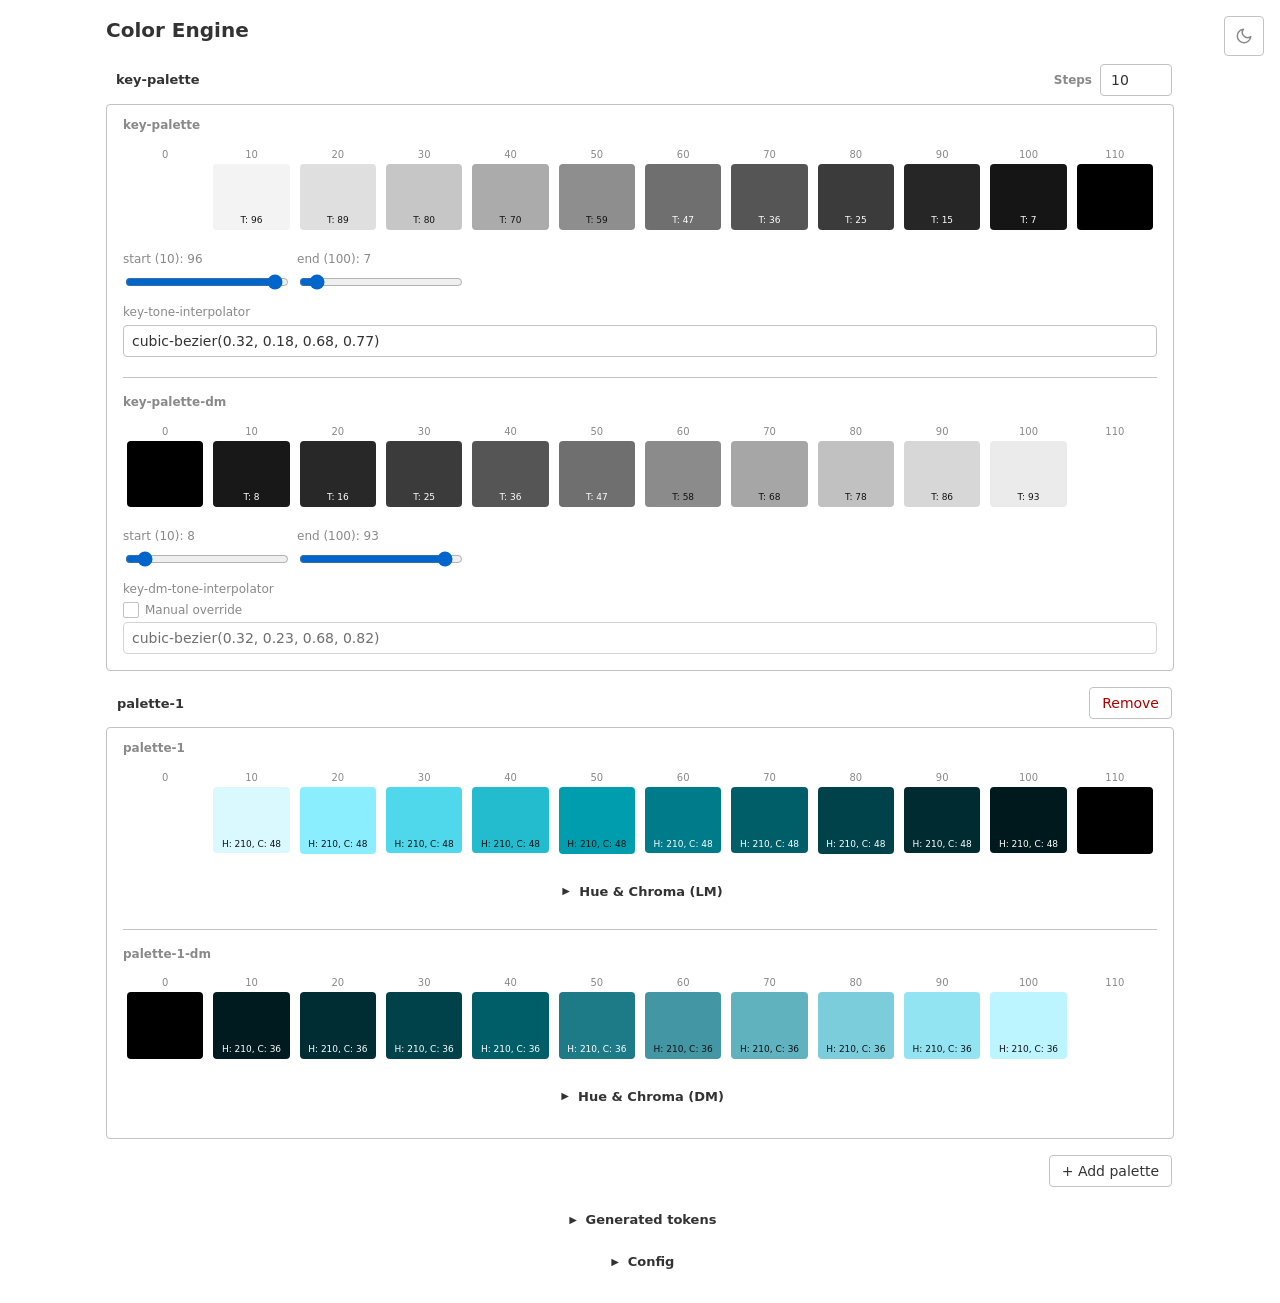
==== color-engine/app/index.html @ 4df03dbe "Add files via upload" ====
<!DOCTYPE html>
<html lang="cs">
  <head>
    <meta charset="UTF-8" />
    <meta name="viewport" content="width=device-width, initial-scale=1.0" />
    <title>Color Engine</title>
    <link rel="stylesheet" href="engine-ui.css" />
  </head>
  <body>
    <div class="app" id="app"></div>
    <script type="module" src="app.js"></script>
  </body>
</html>
---- color-engine/app/engine-ui.css ----
*,
*::before,
*::after {
  box-sizing: border-box;
}

:root {
  --ui-fg: #333333;
  --ui-fg-muted: #555555;
  --ui-border: #cccccc;
  --ui-disabled-fg: #666666;
  --ui-hover-bg: #f5f5f5;
  --ui-raised-bg: #f8f8f8;
  --ui-input-bg-invalid: #fff5f5;
  --ui-accent: #0066cc;
  --ui-danger: #aa0000;
  --ui-surface-bg: #ffffff;
  --ui-select-arrow: url("data:image/svg+xml,%3Csvg xmlns='http://www.w3.org/2000/svg' width='10' height='6' viewBox='0 0 10 6'%3E%3Cpath fill='%23555' stroke='none' d='M1 1l4 4 4-4'/%3E%3C/svg%3E");
  --ui-select-arrow-disabled: url("data:image/svg+xml,%3Csvg xmlns='http://www.w3.org/2000/svg' width='10' height='6' viewBox='0 0 10 6'%3E%3Cpath fill='%23666' stroke='none' d='M1 1l4 4 4-4'/%3E%3C/svg%3E");
}

body {
  margin: 0;
  font-family: system-ui, -apple-system, sans-serif;
  font-size: 14px;
  line-height: 1.4;
  color: var(--ui-fg);
  background: var(--ui-surface-bg);
}

.dark-mode-toggle {
  position: fixed;
  top: 16px;
  right: 16px;
  z-index: 100;
  display: inline-flex;
  align-items: center;
  justify-content: center;
  width: 40px;
  height: 40px;
  padding: 0;
  border: 1px solid var(--ui-border);
  border-radius: 4px;
  background: var(--ui-surface-bg);
  color: var(--ui-fg-muted);
  cursor: pointer;
}

.dark-mode-toggle:hover {
  background: var(--ui-surface-bg);
  color: var(--ui-fg);
}

.dark-mode-toggle.is-active {
  color: var(--ui-fg);
  background: var(--ui-surface-bg);
  border-color: var(--ui-border);
}

.dark-mode-toggle:focus-visible {
  outline: none;
  box-shadow: 0 0 0 2px var(--ui-accent);
}

.dark-mode-toggle-icon {
  display: block;
}

.app {
  max-width: 1100px;
  margin: 0 auto;
  padding: 16px;
}

header {
  margin-bottom: 20px;
}

.toolbar-control {
  display: flex;
  align-items: center;
  gap: 8px;
}

.toolbar-control-label {
  font-size: 12px;
  font-weight: 600;
  color: var(--ui-fg-muted);
  white-space: nowrap;
}

.toolbar-control-input {
  height: 32px;
  padding: 0 10px;
  border: 1px solid var(--ui-border);
  border-radius: 4px;
  font: inherit;
  font-size: 14px;
  color: var(--ui-fg);
  background: transparent;
  box-sizing: border-box;
}

.toolbar-control-input:hover {
  border-color: var(--ui-fg-muted);
}

.toolbar-control-input:focus {
  outline: none;
  border-color: var(--ui-accent);
}

.toolbar-control-button {
  display: inline-flex;
  align-items: center;
  justify-content: center;
  height: 32px;
  padding: 0 12px;
  white-space: nowrap;
}

.steps-control .toolbar-control-input {
  width: 72px;
}

header h1 {
  margin: 0;
  font-size: 1.25rem;
  font-weight: 600;
  color: var(--ui-fg);
}

fieldset {
  border: 1px solid var(--ui-border);
  border-radius: 4px;
  margin: 0 0 16px;
  padding: 12px 16px 16px;
  background: var(--ui-surface-bg);
  color: var(--ui-fg);
}

legend {
  font-weight: 600;
  padding: 0 4px;
}

.swatch-row {
  display: grid;
  grid-template-columns: repeat(auto-fit, minmax(72px, 1fr));
  gap: 6px;
  width: 100%;
  overflow: visible;
  padding: 6px 2px 10px;
}

.swatch-wrap {
  display: flex;
  flex-direction: column;
  align-items: stretch;
  gap: 3px;
  min-width: 0;
  width: 100%;
  padding: 3px 2px;
}

.swatch-name {
  font-size: 10px;
  color: var(--ui-fg-muted);
  text-align: center;
  line-height: 1.2;
  width: 100%;
}

.swatch {
  position: relative;
  width: 100%;
  aspect-ratio: 1.15;
  min-height: 36px;
  border-radius: 4px;
  display: flex;
  flex-direction: column;
  align-items: center;
  justify-content: flex-end;
  font-size: clamp(7px, 1.6vw, 9px);
  cursor: default;
  overflow: visible;
}

.swatch-editable {
  cursor: pointer;
}

.swatch-editable:hover,
.swatch-editable:focus-visible {
  box-shadow: 0 0 0 2px var(--ui-accent);
  outline: none;
}

.swatch-color-input {
  position: absolute;
  width: 0;
  height: 0;
  opacity: 0;
  pointer-events: none;
  border: none;
  padding: 0;
}

.swatch-value {
  padding: 4px 1px;
  width: 100%;
  text-align: center;
  line-height: 1.2;
  word-break: break-word;
  text-shadow: none;
}

.controls {
  display: grid;
  gap: 12px;
}

.control-row {
  display: grid;
  grid-template-columns: repeat(auto-fill, minmax(140px, 1fr));
  gap: 10px;
  align-items: end;
}

.control-group {
  display: flex;
  flex-direction: column;
  gap: 4px;
}

.control-group label {
  font-size: 12px;
  color: var(--ui-fg-muted);
}

.control-group input[type='number'],
.control-group input[type='text'],
.control-group select {
  width: 100%;
  height: 32px;
  padding: 6px 8px;
  border: 1px solid var(--ui-border);
  border-radius: 4px;
  font: inherit;
  color: var(--ui-fg);
  background: transparent;
  box-sizing: border-box;
}

.control-group input[type='range'] {
  width: 100%;
  touch-action: none;
  accent-color: var(--ui-accent);
}

.control-group input[type='color'] {
  width: 100%;
  height: 36px;
  padding: 2px;
  border: 1px solid var(--ui-border);
  border-radius: 4px;
  cursor: pointer;
  background: transparent;
}

.bezier-input input {
  width: 100%;
  padding: 6px 8px;
  border: 1px solid var(--ui-border);
  border-radius: 4px;
  font: inherit;
  font-size: 13px;
  font-family: ui-monospace, monospace;
  color: var(--ui-fg);
  background: transparent;
}

.bezier-input input.invalid {
  border-color: var(--ui-danger);
  background: var(--ui-input-bg-invalid);
}

.bezier-input input:disabled {
  opacity: 0.7;
  cursor: not-allowed;
}

.checkbox-row {
  display: flex;
  align-items: center;
  gap: 6px;
  font-size: 13px;
  color: var(--ui-fg);
}

.checkbox-row input[type='checkbox'] {
  appearance: none;
  -webkit-appearance: none;
  width: 16px;
  height: 16px;
  margin: 0;
  border: 1px solid var(--ui-border);
  border-radius: 2px;
  background: transparent;
  vertical-align: middle;
  flex-shrink: 0;
  cursor: pointer;
}

.checkbox-row input[type='checkbox']:checked {
  border-color: var(--ui-accent);
  background-color: var(--ui-accent);
  background-image: url("data:image/svg+xml,%3Csvg xmlns='http://www.w3.org/2000/svg' width='12' height='12' viewBox='0 0 12 12'%3E%3Cpath fill='none' stroke='%23ffffff' stroke-width='2' d='M2 6l3 3 5-5'/%3E%3C/svg%3E");
  background-repeat: no-repeat;
  background-position: center;
  background-size: 12px 12px;
}

.checkbox-row input[type='checkbox']:focus-visible {
  outline: none;
  box-shadow: 0 0 0 2px var(--ui-accent);
}

.checkbox-row input[type='checkbox']:disabled {
  opacity: 0.7;
  cursor: not-allowed;
}

.param-settings-group {
  margin-top: 8px;
}

.param-settings-toggle {
  display: flex;
  align-items: center;
  justify-content: center;
  gap: 6px;
  width: 100%;
  margin: 0 0 8px;
  padding: 8px 16px;
  border: none;
  border-radius: 4px;
  background: none;
  font: inherit;
  font-size: 13px;
  font-weight: 600;
  color: var(--ui-fg);
  cursor: pointer;
  text-align: center;
}

.param-settings-toggle:hover {
  color: var(--ui-accent);
  background: var(--ui-hover-bg);
}

.param-settings-chevron,
.collapse-panel-chevron {
  display: inline-flex;
  align-items: center;
  justify-content: center;
  width: 16px;
  font-size: 15px;
  line-height: 1;
  transition: transform 0.15s ease;
}

.param-settings-group.is-collapsed .param-settings-chevron {
  transform: rotate(-90deg);
}

.param-settings-group.is-collapsed .param-settings-body {
  display: none;
}

.param-settings-body {
  display: flex;
  flex-direction: column;
  gap: 0;
}

.param-settings-body > .param-section:first-child {
  border-top: none;
  padding-top: 0;
  margin-top: 0;
}

.param-section {
  border-top: 1px solid var(--ui-border);
  padding-top: 12px;
  margin-top: 4px;
}

.param-section-title {
  margin: 0 0 8px;
  font-size: 13px;
  font-weight: 600;
  color: var(--ui-fg);
}

.interp-points {
  display: flex;
  flex-direction: column;
  gap: 8px;
  margin-bottom: 8px;
}

.interp-add-row {
  display: flex;
  justify-content: flex-start;
  margin-top: 4px;
}

.interp-segment-wrap {
  display: flex;
  align-items: center;
  padding: 4px 0;
}

.interp-segment {
  border: 1px dashed var(--ui-border);
  border-radius: 4px;
  padding: 8px;
  width: 100%;
}

.interp-point {
  display: grid;
  grid-template-columns: calc(50% - 4px) calc(50% - 4px);
  gap: 8px;
  align-items: end;
}

.interp-point-fields {
  display: contents;
}

.interp-point--with-remove {
  grid-template-columns: calc(50% - 4px) minmax(0, 1fr) 32px;
}

.interp-point--with-remove .interp-point-fields > .control-group:first-child {
  grid-column: 1;
}

.interp-point--with-remove .interp-point-fields > .control-group:last-child {
  grid-column: 2;
}

.interp-point--with-remove .interp-point-action {
  grid-column: 3;
}

.interp-point .control-group label {
  min-height: 16px;
}

.interp-point-action {
  display: flex;
  align-items: center;
  justify-content: center;
  flex-shrink: 0;
  height: 32px;
}

.interp-point-remove {
  width: 32px;
  height: 32px;
  padding: 0;
  line-height: 1;
  font-size: 18px;
  display: flex;
  align-items: center;
  justify-content: center;
}

.interp-point select {
  appearance: none;
  -webkit-appearance: none;
  -moz-appearance: none;
  padding: 6px 28px 6px 8px;
  background-color: transparent;
  background-image: var(--ui-select-arrow);
  background-repeat: no-repeat;
  background-position: right 8px center;
  background-size: 10px 6px;
}

.interp-point select:disabled {
  background-color: transparent;
  color: var(--ui-disabled-fg);
  cursor: default;
  background-image: var(--ui-select-arrow-disabled);
}

.interp-segment-title {
  font-size: 11px;
  color: var(--ui-fg-muted);
  margin-bottom: 6px;
}

button {
  font: inherit;
  font-size: 14px;
  padding: 0 12px;
  border: 1px solid var(--ui-border);
  border-radius: 4px;
  background: transparent;
  color: var(--ui-fg);
  cursor: pointer;
}

button:hover {
  background: var(--ui-hover-bg);
}

button.dark-mode-toggle:hover,
button.dark-mode-toggle.is-active {
  background: var(--ui-surface-bg);
}

button.danger {
  color: var(--ui-danger);
}

.section-header {
  display: flex;
  flex-wrap: wrap;
  align-items: center;
  justify-content: space-between;
  gap: 8px;
  margin-bottom: 8px;
}

.mode-label {
  font-size: 12px;
  font-weight: 600;
  color: var(--ui-fg-muted);
  margin: 0 0 6px;
}

.palette-mode-segment + .palette-mode-segment {
  border-top: 1px solid var(--ui-border);
  margin-top: 20px;
  padding-top: 16px;
}

.palette-fieldset-wrap {
  margin-bottom: 16px;
}

.palette-fieldset-header {
  display: flex;
  align-items: center;
  justify-content: space-between;
  gap: 12px;
  margin-bottom: 8px;
  padding: 0 2px;
}

.palette-fieldset-title {
  flex: 1;
  min-width: 0;
  margin: 0;
}

.palette-fieldset-title input[type='text'] {
  width: 100%;
  height: 32px;
  padding: 6px 8px;
  border: 1px solid transparent;
  border-radius: 4px;
  font: inherit;
  font-size: 13px;
  font-weight: 600;
  color: var(--ui-fg);
  box-sizing: border-box;
  background: transparent;
}

.palette-fieldset-title input[type='text']:hover {
  border-color: var(--ui-border);
  background: transparent;
}

.palette-fieldset-title input[type='text']:focus {
  outline: none;
  border-color: var(--ui-accent);
  background: transparent;
}

.palette-name-text {
  display: inline-flex;
  align-items: center;
  height: 32px;
  padding: 6px 8px;
  font: inherit;
  font-size: 13px;
  font-weight: 600;
  color: var(--ui-fg);
}

.palette-fieldset-wrap fieldset {
  margin-bottom: 0;
}

.custom-palette-remove {
  flex-shrink: 0;
  margin: 0;
}

.palette-header-action {
  display: inline-flex;
  align-items: center;
  justify-content: center;
  height: 32px;
  min-height: 32px;
  padding: 0 12px;
  font: inherit;
  font-size: 14px;
  line-height: 1;
  white-space: nowrap;
  box-sizing: border-box;
  flex-shrink: 0;
  margin: 0;
}

.palette-add-wrap {
  margin-bottom: 16px;
}

.palette-add-wrap .palette-fieldset-header {
  margin-bottom: 0;
}

.key-palette-controls {
  margin-top: 8px;
}

.value-display {
  font-size: 12px;
  color: var(--ui-fg-muted);
}

.collapse-panel {
  margin-top: 8px;
}

.collapse-panel-toggle {
  display: flex;
  align-items: center;
  justify-content: center;
  gap: 6px;
  width: 100%;
  margin: 0 0 8px;
  padding: 8px 16px;
  border: none;
  border-radius: 4px;
  background: none;
  font: inherit;
  font-size: 13px;
  font-weight: 600;
  color: var(--ui-fg);
  cursor: pointer;
  text-align: center;
}

.collapse-panel-toggle:hover {
  color: var(--ui-accent);
  background: var(--ui-hover-bg);
}

.collapse-panel.is-collapsed .collapse-panel-chevron {
  transform: rotate(-90deg);
}

.collapse-panel.is-collapsed .collapse-panel-body {
  display: none;
}

.code-output {
  margin: 0;
  padding: 12px;
  background: var(--ui-raised-bg);
  border: 1px solid var(--ui-border);
  border-radius: 4px;
  font-family: ui-monospace, monospace;
  font-size: 12px;
  line-height: 1.5;
  overflow-x: auto;
  white-space: pre;
  color: var(--ui-fg);
}

.config-actions {
  display: flex;
  flex-wrap: wrap;
  gap: 8px;
  margin-top: 12px;
}

.config-import-label {
  display: block;
  margin-top: 16px;
  margin-bottom: 6px;
  font-size: 12px;
  font-weight: 600;
  color: var(--ui-fg-muted);
}

.config-import-input {
  width: 100%;
  min-height: 120px;
  margin: 0;
  padding: 12px;
  border: 1px solid var(--ui-border);
  border-radius: 4px;
  background: transparent;
  color: var(--ui-fg);
  font-family: ui-monospace, monospace;
  font-size: 12px;
  line-height: 1.5;
  resize: vertical;
  box-sizing: border-box;
}

.config-import-input:focus {
  outline: none;
  border-color: var(--ui-accent);
}

.config-apply-btn {
  margin-top: 8px;
}

.config-status {
  min-height: 18px;
  margin-top: 8px;
  font-size: 12px;
  color: var(--ui-fg-muted);
}

.config-status.is-error {
  color: var(--ui-danger);
}

@media (max-width: 600px) {
  .app {
    padding: 12px;
  }

  .swatch-row {
    grid-template-columns: repeat(auto-fit, minmax(72px, 1fr));
    gap: 4px;
  }

  .swatch {
    min-height: 32px;
    font-size: 8px;
  }

  .swatch-name {
    font-size: 9px;
  }

  .control-row {
    grid-template-columns: 1fr;
  }

  .interp-point {
    grid-template-columns: 1fr;
  }

  .interp-point--with-remove {
    display: flex;
    align-items: flex-start;
    gap: 8px;
  }

  .interp-point--with-remove .interp-point-fields {
    display: flex;
    flex-direction: column;
    flex: 1;
    gap: 8px;
    min-width: 0;
  }

  .interp-point--with-remove .interp-point-fields > .control-group {
    grid-column: auto;
  }

  .interp-point--with-remove .interp-point-action {
    width: 32px;
    flex-shrink: 0;
    align-self: flex-start;
    margin-top: 20px;
    height: calc(32px + 8px + 16px + 4px + 32px);
    padding: 0;
  }

  .interp-point--with-remove .interp-point-remove {
    width: 100%;
    height: 100%;
  }
}
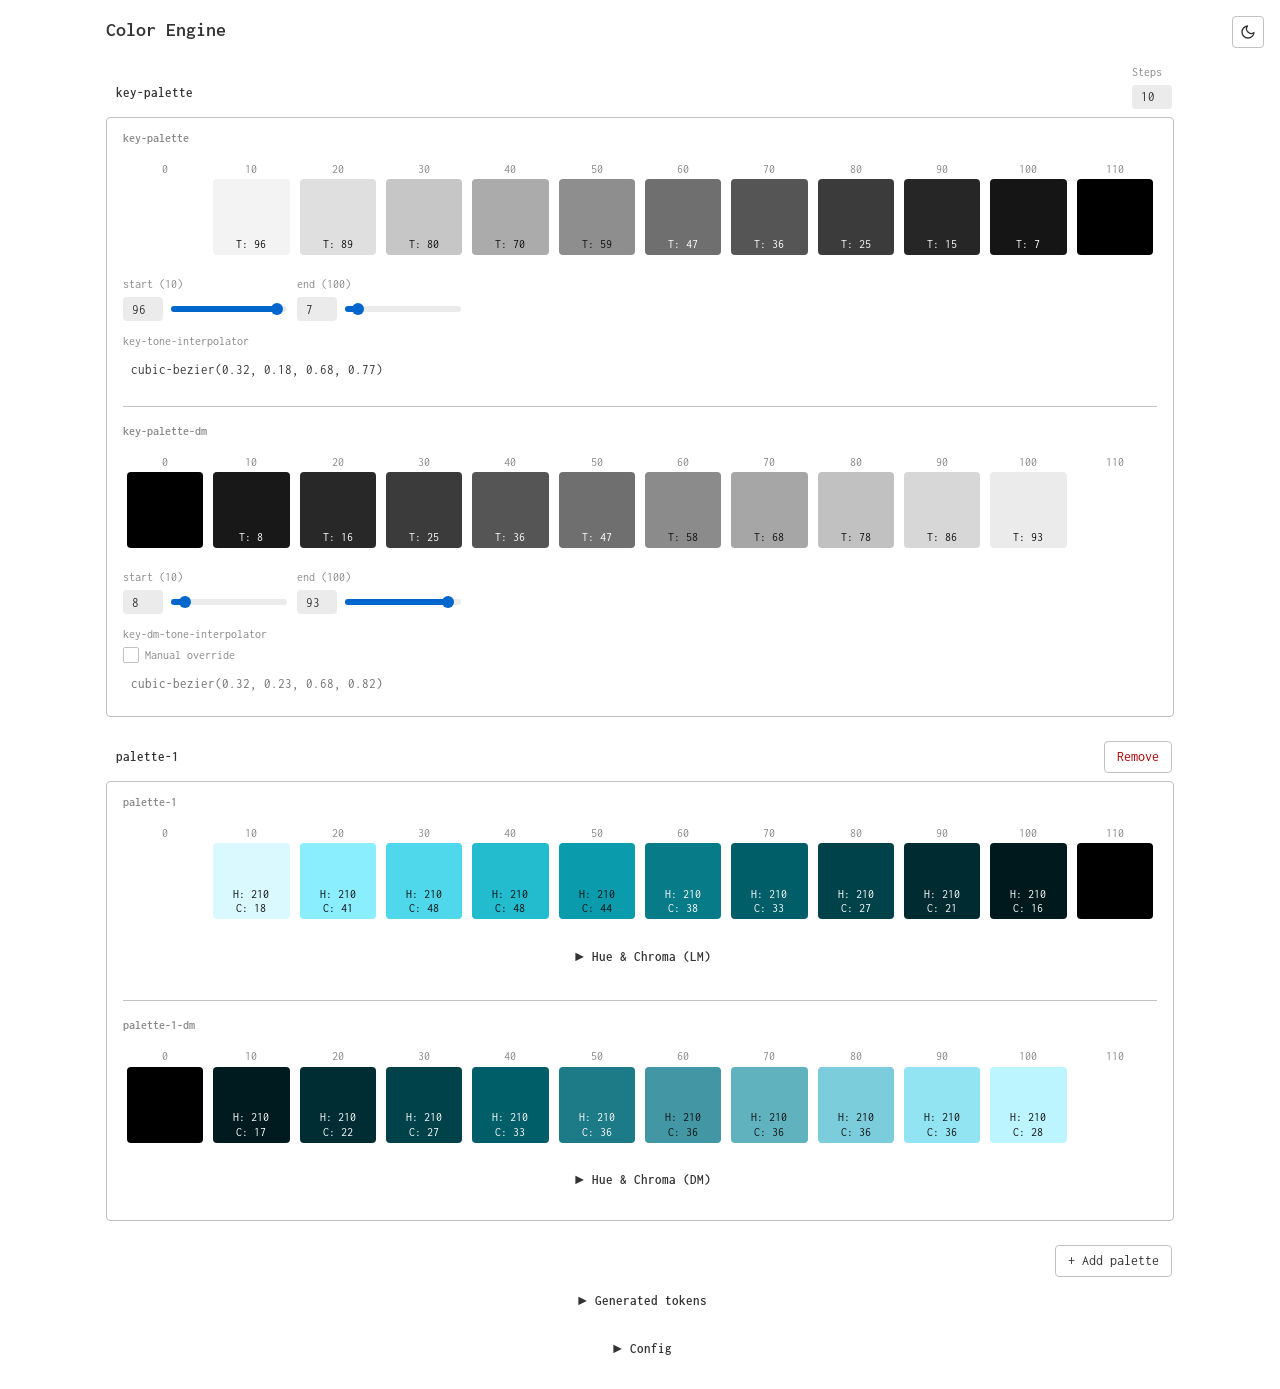
==== commit f8792858: "Add files via upload" ====
--- a/color-engine/app/index.html
+++ b/color-engine/app/index.html
@@ -4,6 +4,12 @@
     <meta charset="UTF-8" />
     <meta name="viewport" content="width=device-width, initial-scale=1.0" />
     <title>Color Engine</title>
+    <link rel="preconnect" href="https://fonts.googleapis.com" />
+    <link rel="preconnect" href="https://fonts.gstatic.com" crossorigin />
+    <link
+      href="https://fonts.googleapis.com/css2?family=Inconsolata:wght@400;500;600;700&display=swap"
+      rel="stylesheet"
+    />
     <link rel="stylesheet" href="engine-ui.css" />
   </head>
   <body>
--- a/color-engine/app/engine-ui.css
+++ b/color-engine/app/engine-ui.css
@@ -11,17 +11,24 @@
   --ui-disabled-fg: #666666;
   --ui-hover-bg: #f5f5f5;
   --ui-raised-bg: #f8f8f8;
+  --ui-control-bg: #e8e8e8;
+  --ui-control-border-hover: #999999;
+  --ui-control-h: 24px;
+  --ui-control-px: 8px;
+  /* Fixed px so Chrome number inputs don’t get a wider intrinsic min-width */
+  --ui-number-w: 40px;
   --ui-input-bg-invalid: #fff5f5;
   --ui-accent: #0066cc;
   --ui-danger: #aa0000;
   --ui-surface-bg: #ffffff;
+  --ui-font: 'Inconsolata', ui-monospace, monospace;
   --ui-select-arrow: url("data:image/svg+xml,%3Csvg xmlns='http://www.w3.org/2000/svg' width='10' height='6' viewBox='0 0 10 6'%3E%3Cpath fill='%23555' stroke='none' d='M1 1l4 4 4-4'/%3E%3C/svg%3E");
   --ui-select-arrow-disabled: url("data:image/svg+xml,%3Csvg xmlns='http://www.w3.org/2000/svg' width='10' height='6' viewBox='0 0 10 6'%3E%3Cpath fill='%23666' stroke='none' d='M1 1l4 4 4-4'/%3E%3C/svg%3E");
 }
 
 body {
   margin: 0;
-  font-family: system-ui, -apple-system, sans-serif;
+  font-family: var(--ui-font);
   font-size: 14px;
   line-height: 1.4;
   color: var(--ui-fg);
@@ -33,37 +40,15 @@
   top: 16px;
   right: 16px;
   z-index: 100;
-  display: inline-flex;
-  align-items: center;
-  justify-content: center;
-  width: 40px;
-  height: 40px;
+  width: 32px;
   padding: 0;
-  border: 1px solid var(--ui-border);
-  border-radius: 4px;
-  background: var(--ui-surface-bg);
-  color: var(--ui-fg-muted);
-  cursor: pointer;
-}
-
-.dark-mode-toggle:hover {
-  background: var(--ui-surface-bg);
-  color: var(--ui-fg);
-}
-
-.dark-mode-toggle.is-active {
-  color: var(--ui-fg);
-  background: var(--ui-surface-bg);
-  border-color: var(--ui-border);
-}
-
-.dark-mode-toggle:focus-visible {
-  outline: none;
-  box-shadow: 0 0 0 2px var(--ui-accent);
 }
 
 .dark-mode-toggle-icon {
   display: block;
+  width: 16px;
+  height: 16px;
+  flex-shrink: 0;
 }
 
 .app {
@@ -89,38 +74,11 @@
   white-space: nowrap;
 }
 
-.toolbar-control-input {
-  height: 32px;
-  padding: 0 10px;
-  border: 1px solid var(--ui-border);
-  border-radius: 4px;
-  font: inherit;
-  font-size: 14px;
-  color: var(--ui-fg);
-  background: transparent;
-  box-sizing: border-box;
-}
-
-.toolbar-control-input:hover {
-  border-color: var(--ui-fg-muted);
-}
-
-.toolbar-control-input:focus {
-  outline: none;
-  border-color: var(--ui-accent);
-}
-
 .toolbar-control-button {
   display: inline-flex;
   align-items: center;
   justify-content: center;
-  height: 32px;
-  padding: 0 12px;
   white-space: nowrap;
-}
-
-.steps-control .toolbar-control-input {
-  width: 72px;
 }
 
 header h1 {
@@ -164,7 +122,7 @@
 }
 
 .swatch-name {
-  font-size: 10px;
+  font-size: 12px;
   color: var(--ui-fg-muted);
   text-align: center;
   line-height: 1.2;
@@ -174,14 +132,13 @@
 .swatch {
   position: relative;
   width: 100%;
-  aspect-ratio: 1.15;
+  aspect-ratio: 1;
   min-height: 36px;
   border-radius: 4px;
   display: flex;
   flex-direction: column;
   align-items: center;
   justify-content: flex-end;
-  font-size: clamp(7px, 1.6vw, 9px);
   cursor: default;
   overflow: visible;
 }
@@ -209,8 +166,10 @@
 .swatch-value {
   padding: 4px 1px;
   width: 100%;
+  font-size: 12px;
   text-align: center;
   line-height: 1.2;
+  white-space: pre-line;
   word-break: break-word;
   text-shadow: none;
 }
@@ -238,56 +197,308 @@
   color: var(--ui-fg-muted);
 }
 
-.control-group input[type='number'],
-.control-group input[type='text'],
-.control-group select {
-  width: 100%;
+/*
+ * Master control surface — every text/number/select/textarea uses this.
+ * Do not use font: inherit (parents can leak weight/alignment).
+ */
+.ui-control {
+  height: var(--ui-control-h);
+  min-height: var(--ui-control-h);
+  max-height: var(--ui-control-h);
+  padding: 0 var(--ui-control-px);
+  border: 1px solid transparent;
+  border-radius: 4px;
+  box-sizing: border-box;
+  margin: 0;
+  font-family: var(--ui-font);
+  font-size: 13px;
+  font-weight: 400;
+  font-style: normal;
+  line-height: calc(var(--ui-control-h) - 2px);
+  color: var(--ui-fg);
+  background-color: var(--ui-control-bg);
+  vertical-align: middle;
+}
+
+.ui-control:hover {
+  border-color: var(--ui-control-border-hover);
+}
+
+.ui-control:focus,
+.ui-control:active {
+  outline: none;
+  border-color: var(--ui-accent);
+}
+
+.ui-control--number {
+  width: var(--ui-number-w);
+  min-width: var(--ui-number-w);
+  max-width: var(--ui-number-w);
+  flex: 0 0 var(--ui-number-w);
+  text-align: left;
+  -webkit-appearance: none;
+  appearance: none;
+}
+
+.ui-control--block {
+  width: 100%;
+}
+
+/*
+ * Ghost master — cubic-bezier input is the reference.
+ * Inputs: block + line-height = height (flex does not center text in <input>).
+ * Buttons: flex + centered label/chevron.
+ */
+.ui-ghost {
+  box-sizing: border-box;
+  margin: 0;
   height: 32px;
-  padding: 6px 8px;
-  border: 1px solid var(--ui-border);
+  min-height: 32px;
+  max-height: 32px;
+  padding: 0 16px;
+  border: none;
   border-radius: 4px;
-  font: inherit;
-  color: var(--ui-fg);
-  background: transparent;
-  box-sizing: border-box;
-}
-
-.control-group input[type='range'] {
-  width: 100%;
-  touch-action: none;
-  accent-color: var(--ui-accent);
-}
-
-.control-group input[type='color'] {
-  width: 100%;
-  height: 36px;
-  padding: 2px;
-  border: 1px solid var(--ui-border);
-  border-radius: 4px;
-  cursor: pointer;
-  background: transparent;
-}
-
-.bezier-input input {
-  width: 100%;
-  padding: 6px 8px;
-  border: 1px solid var(--ui-border);
-  border-radius: 4px;
-  font: inherit;
+  background: none;
+  background-color: transparent;
+  font-family: var(--ui-font);
   font-size: 13px;
-  font-family: ui-monospace, monospace;
-  color: var(--ui-fg);
-  background: transparent;
-}
-
-.bezier-input input.invalid {
-  border-color: var(--ui-danger);
+  font-weight: 400;
+  font-style: normal;
+  line-height: 32px;
+  color: var(--ui-fg);
+  -webkit-appearance: none;
+  appearance: none;
+}
+
+.ui-ghost:hover {
+  color: var(--ui-accent);
+  background: var(--ui-hover-bg);
+  border: none;
+}
+
+.ui-ghost:focus,
+.ui-ghost:active {
+  outline: none;
+  color: var(--ui-accent);
+  background: var(--ui-hover-bg);
+  border: none;
+}
+
+input.ui-ghost {
+  display: block;
+  width: 100%;
+  padding: 0 8px;
+  cursor: text;
+}
+
+button.ui-ghost {
+  display: inline-flex;
+  align-items: center;
+  justify-content: center;
+  padding: 0 16px;
+  font-family: var(--ui-font);
+  font-weight: 600;
+  line-height: 1;
+  cursor: pointer;
+}
+
+.ui-ghost--block,
+button.ui-ghost.param-settings-toggle,
+button.ui-ghost.collapse-panel-toggle {
+  width: 100%;
+}
+
+.ui-ghost.invalid {
+  color: var(--ui-danger);
   background: var(--ui-input-bg-invalid);
 }
 
-.bezier-input input:disabled {
+.ui-ghost:disabled {
   opacity: 0.7;
   cursor: not-allowed;
+}
+
+.ui-control--select {
+  width: 100%;
+  appearance: none;
+  -webkit-appearance: none;
+  -moz-appearance: none;
+  padding-right: 24px;
+  background-image: var(--ui-select-arrow);
+  background-repeat: no-repeat;
+  background-position: right 8px center;
+  background-size: 10px 6px;
+  cursor: pointer;
+}
+
+.ui-control--select:disabled {
+  color: var(--ui-disabled-fg);
+  cursor: default;
+  background-image: var(--ui-select-arrow-disabled);
+}
+
+.ui-control--multiline {
+  width: 100%;
+  height: auto;
+  min-height: 120px;
+  max-height: none;
+  padding: 8px;
+  font-family: var(--ui-font);
+  font-size: 12px;
+  line-height: 1.5;
+  resize: vertical;
+}
+
+input[type='range'] {
+  -webkit-appearance: none;
+  appearance: none;
+  width: 100%;
+  height: 12px;
+  margin: 0;
+  padding: 0;
+  border: none;
+  background: transparent;
+  touch-action: none;
+  cursor: pointer;
+}
+
+input[type='range']::-webkit-slider-runnable-track {
+  height: 6px;
+  border: none;
+  border-radius: 3px;
+  background: transparent;
+}
+
+input[type='range']::-webkit-slider-thumb {
+  -webkit-appearance: none;
+  appearance: none;
+  width: 12px;
+  height: 12px;
+  margin-top: -3px;
+  border: none;
+  border-radius: 50%;
+  background: var(--ui-accent);
+  cursor: pointer;
+}
+
+input[type='range']::-moz-range-track {
+  height: 6px;
+  border: none;
+  border-radius: 3px;
+  background: transparent;
+}
+
+input[type='range']::-moz-range-progress {
+  height: 6px;
+  border: none;
+  border-radius: 3px;
+  background: transparent;
+}
+
+input[type='range']::-moz-range-thumb {
+  width: 12px;
+  height: 12px;
+  border: none;
+  border-radius: 50%;
+  background: var(--ui-accent);
+  cursor: pointer;
+}
+
+input[type='range']:focus {
+  outline: none;
+}
+
+input[type='range']:focus-visible::-webkit-slider-thumb {
+  box-shadow: 0 0 0 2px var(--ui-accent);
+}
+
+input[type='range']:focus-visible::-moz-range-thumb {
+  box-shadow: 0 0 0 2px var(--ui-accent);
+}
+
+.slider-control-row {
+  display: flex;
+  align-items: center;
+  gap: 8px;
+  width: 100%;
+}
+
+.chroma-slider-wrap {
+  position: relative;
+  flex: 1 1 auto;
+  min-width: 0;
+  display: flex;
+  align-items: center;
+  min-height: 12px;
+}
+
+.slider-track {
+  position: absolute;
+  left: 0;
+  right: 0;
+  top: 50%;
+  z-index: 0;
+  height: 6px;
+  border-radius: 3px;
+  background: var(--ui-control-bg);
+  transform: translateY(-50%);
+  pointer-events: none;
+}
+
+.slider-track-fill {
+  height: 100%;
+  border-radius: 3px;
+  background: var(--ui-accent);
+  width: 0;
+}
+
+.chroma-slider-wrap input[type='range'] {
+  position: relative;
+  z-index: 1;
+}
+
+.chroma-slider-max {
+  position: absolute;
+  top: 50%;
+  z-index: 2;
+  width: 2px;
+  height: 12px;
+  margin-left: -1px;
+  transform: translateY(-50%);
+  background: var(--ui-fg);
+  opacity: 0.75;
+  pointer-events: none;
+  border-radius: 1px;
+}
+
+.control-group--step {
+  flex: 0 0 auto;
+  width: 72px;
+  max-width: 72px;
+}
+
+.control-group--step select {
+  width: 100%;
+}
+
+.control-group input[type='color'] {
+  width: 100%;
+  height: var(--ui-control-h);
+  padding: 2px;
+  border: 1px solid transparent;
+  border-radius: 4px;
+  cursor: pointer;
+  background-color: var(--ui-control-bg);
+}
+
+.control-group input[type='color']:hover {
+  border-color: var(--ui-control-border-hover);
+}
+
+.control-group input[type='color']:focus,
+.control-group input[type='color']:active {
+  outline: none;
+  border-color: var(--ui-accent);
 }
 
 .checkbox-row {
@@ -336,27 +547,12 @@
 }
 
 .param-settings-toggle {
-  display: flex;
-  align-items: center;
   justify-content: center;
   gap: 6px;
   width: 100%;
   margin: 0 0 8px;
-  padding: 8px 16px;
-  border: none;
-  border-radius: 4px;
-  background: none;
-  font: inherit;
-  font-size: 13px;
-  font-weight: 600;
-  color: var(--ui-fg);
-  cursor: pointer;
   text-align: center;
-}
-
-.param-settings-toggle:hover {
-  color: var(--ui-accent);
-  background: var(--ui-hover-bg);
+  cursor: pointer;
 }
 
 .param-settings-chevron,
@@ -381,19 +577,11 @@
 .param-settings-body {
   display: flex;
   flex-direction: column;
-  gap: 0;
-}
-
-.param-settings-body > .param-section:first-child {
-  border-top: none;
-  padding-top: 0;
-  margin-top: 0;
+  gap: 24px;
 }
 
 .param-section {
-  border-top: 1px solid var(--ui-border);
-  padding-top: 12px;
-  margin-top: 4px;
+  margin: 0;
 }
 
 .param-section-title {
@@ -403,6 +591,18 @@
   color: var(--ui-fg);
 }
 
+.param-section-header {
+  display: flex;
+  align-items: center;
+  justify-content: flex-start;
+  gap: 12px;
+  margin-bottom: 8px;
+}
+
+.param-section-header .param-section-title {
+  margin: 0;
+}
+
 .interp-points {
   display: flex;
   flex-direction: column;
@@ -431,7 +631,7 @@
 
 .interp-point {
   display: grid;
-  grid-template-columns: calc(50% - 4px) calc(50% - 4px);
+  grid-template-columns: 72px minmax(0, 1fr);
   gap: 8px;
   align-items: end;
 }
@@ -441,7 +641,7 @@
 }
 
 .interp-point--with-remove {
-  grid-template-columns: calc(50% - 4px) minmax(0, 1fr) 32px;
+  grid-template-columns: 72px minmax(0, 1fr) 24px;
 }
 
 .interp-point--with-remove .interp-point-fields > .control-group:first-child {
@@ -456,6 +656,10 @@
   grid-column: 3;
 }
 
+.interp-point-fields > .control-group.slider-control {
+  min-width: 0;
+}
+
 .interp-point .control-group label {
   min-height: 16px;
 }
@@ -465,67 +669,103 @@
   align-items: center;
   justify-content: center;
   flex-shrink: 0;
-  height: 32px;
+  height: var(--ui-control-h);
 }
 
 .interp-point-remove {
-  width: 32px;
-  height: 32px;
+  width: var(--ui-control-h);
+  height: var(--ui-control-h);
+  min-height: var(--ui-control-h);
   padding: 0;
   line-height: 1;
-  font-size: 18px;
+  font-size: 16px;
   display: flex;
   align-items: center;
   justify-content: center;
 }
 
-.interp-point select {
-  appearance: none;
-  -webkit-appearance: none;
-  -moz-appearance: none;
-  padding: 6px 28px 6px 8px;
-  background-color: transparent;
-  background-image: var(--ui-select-arrow);
-  background-repeat: no-repeat;
-  background-position: right 8px center;
-  background-size: 10px 6px;
-}
-
-.interp-point select:disabled {
-  background-color: transparent;
-  color: var(--ui-disabled-fg);
-  cursor: default;
-  background-image: var(--ui-select-arrow-disabled);
-}
-
 .interp-segment-title {
-  font-size: 11px;
+  font-size: 12px;
   color: var(--ui-fg-muted);
   margin-bottom: 6px;
 }
 
 button {
-  font: inherit;
-  font-size: 14px;
+  font-family: var(--ui-font);
+  font-size: 13px;
+  height: var(--ui-control-h);
+  min-height: var(--ui-control-h);
+  padding: 0 var(--ui-control-px);
+  border: 1px solid transparent;
+  border-radius: 4px;
+  background-color: var(--ui-control-bg);
+  color: var(--ui-fg);
+  cursor: pointer;
+  box-sizing: border-box;
+  line-height: 1;
+}
+
+button:hover {
+  border-color: var(--ui-control-border-hover);
+}
+
+button:focus,
+button:active {
+  outline: none;
+  border-color: var(--ui-accent);
+}
+
+button.danger {
+  color: var(--ui-danger);
+}
+
+/* Classic outline buttons (Add / Remove palette) — original look */
+button.ui-btn {
+  display: inline-flex;
+  align-items: center;
+  justify-content: center;
+  height: 32px;
+  min-height: 32px;
+  max-height: none;
   padding: 0 12px;
   border: 1px solid var(--ui-border);
   border-radius: 4px;
   background: transparent;
-  color: var(--ui-fg);
-  cursor: pointer;
-}
-
-button:hover {
+  background-color: transparent;
+  font-family: var(--ui-font);
+  font-size: 14px;
+  font-weight: 400;
+  line-height: 1;
+  color: var(--ui-fg);
+  cursor: pointer;
+  white-space: nowrap;
+  box-sizing: border-box;
+}
+
+button.ui-btn:hover {
   background: var(--ui-hover-bg);
-}
-
-button.dark-mode-toggle:hover,
-button.dark-mode-toggle.is-active {
-  background: var(--ui-surface-bg);
-}
-
-button.danger {
+  border-color: var(--ui-border);
+  color: var(--ui-fg);
+}
+
+button.ui-btn:focus,
+button.ui-btn:active {
+  outline: none;
+  background: var(--ui-hover-bg);
+  border-color: var(--ui-border);
+  color: var(--ui-fg);
+}
+
+button.ui-btn.danger {
   color: var(--ui-danger);
+}
+
+button.ui-btn.danger:hover,
+button.ui-btn.danger:focus,
+button.ui-btn.danger:active {
+  color: var(--ui-danger);
+  background: var(--ui-hover-bg);
+  border-color: var(--ui-border);
 }
 
 .section-header {
@@ -551,58 +791,52 @@
 }
 
 .palette-fieldset-wrap {
-  margin-bottom: 16px;
+  margin-bottom: 0;
+}
+
+.palette-fieldset-wrap:not(.palette-add-wrap) + .palette-fieldset-wrap:not(.palette-add-wrap) {
+  margin-top: 24px;
 }
 
 .palette-fieldset-header {
   display: flex;
-  align-items: center;
+  align-items: flex-end;
   justify-content: space-between;
   gap: 12px;
   margin-bottom: 8px;
   padding: 0 2px;
 }
 
+.palette-fieldset-header .steps-control {
+  flex-shrink: 0;
+}
+
 .palette-fieldset-title {
   flex: 1;
   min-width: 0;
   margin: 0;
 }
 
-.palette-fieldset-title input[type='text'] {
-  width: 100%;
-  height: 32px;
-  padding: 6px 8px;
-  border: 1px solid transparent;
-  border-radius: 4px;
-  font: inherit;
+.palette-name-text,
+.palette-name-input {
   font-size: 13px;
   font-weight: 600;
   color: var(--ui-fg);
-  box-sizing: border-box;
-  background: transparent;
-}
-
-.palette-fieldset-title input[type='text']:hover {
-  border-color: var(--ui-border);
-  background: transparent;
-}
-
-.palette-fieldset-title input[type='text']:focus {
-  outline: none;
-  border-color: var(--ui-accent);
-  background: transparent;
 }
 
 .palette-name-text {
   display: inline-flex;
   align-items: center;
+  box-sizing: border-box;
   height: 32px;
-  padding: 6px 8px;
-  font: inherit;
-  font-size: 13px;
-  font-weight: 600;
-  color: var(--ui-fg);
+  min-height: 32px;
+  padding: 0 8px;
+  font-family: var(--ui-font);
+  border-radius: 4px;
+}
+
+.palette-name-input {
+  width: 100%;
 }
 
 .palette-fieldset-wrap fieldset {
@@ -618,20 +852,14 @@
   display: inline-flex;
   align-items: center;
   justify-content: center;
-  height: 32px;
-  min-height: 32px;
-  padding: 0 12px;
-  font: inherit;
-  font-size: 14px;
-  line-height: 1;
   white-space: nowrap;
-  box-sizing: border-box;
   flex-shrink: 0;
   margin: 0;
 }
 
 .palette-add-wrap {
-  margin-bottom: 16px;
+  margin-top: 24px;
+  margin-bottom: 8px;
 }
 
 .palette-add-wrap .palette-fieldset-header {
@@ -652,27 +880,12 @@
 }
 
 .collapse-panel-toggle {
-  display: flex;
-  align-items: center;
   justify-content: center;
   gap: 6px;
   width: 100%;
   margin: 0 0 8px;
-  padding: 8px 16px;
-  border: none;
-  border-radius: 4px;
-  background: none;
-  font: inherit;
-  font-size: 13px;
-  font-weight: 600;
-  color: var(--ui-fg);
-  cursor: pointer;
   text-align: center;
-}
-
-.collapse-panel-toggle:hover {
-  color: var(--ui-accent);
-  background: var(--ui-hover-bg);
+  cursor: pointer;
 }
 
 .collapse-panel.is-collapsed .collapse-panel-chevron {
@@ -689,7 +902,7 @@
   background: var(--ui-raised-bg);
   border: 1px solid var(--ui-border);
   border-radius: 4px;
-  font-family: ui-monospace, monospace;
+  font-family: var(--ui-font);
   font-size: 12px;
   line-height: 1.5;
   overflow-x: auto;
@@ -701,37 +914,16 @@
   display: flex;
   flex-wrap: wrap;
   gap: 8px;
-  margin-top: 12px;
+  margin-top: 8px;
 }
 
 .config-import-label {
   display: block;
-  margin-top: 16px;
-  margin-bottom: 6px;
+  margin-top: 8px;
+  margin-bottom: 8px;
   font-size: 12px;
   font-weight: 600;
   color: var(--ui-fg-muted);
-}
-
-.config-import-input {
-  width: 100%;
-  min-height: 120px;
-  margin: 0;
-  padding: 12px;
-  border: 1px solid var(--ui-border);
-  border-radius: 4px;
-  background: transparent;
-  color: var(--ui-fg);
-  font-family: ui-monospace, monospace;
-  font-size: 12px;
-  line-height: 1.5;
-  resize: vertical;
-  box-sizing: border-box;
-}
-
-.config-import-input:focus {
-  outline: none;
-  border-color: var(--ui-accent);
 }
 
 .config-apply-btn {
@@ -761,11 +953,11 @@
 
   .swatch {
     min-height: 32px;
-    font-size: 8px;
-  }
-
-  .swatch-name {
-    font-size: 9px;
+  }
+
+  .swatch-name,
+  .swatch-value {
+    font-size: 12px;
   }
 
   .control-row {
@@ -773,38 +965,45 @@
   }
 
   .interp-point {
-    grid-template-columns: 1fr;
+    grid-template-columns: 72px minmax(0, 1fr);
   }
 
   .interp-point--with-remove {
-    display: flex;
-    align-items: flex-start;
-    gap: 8px;
+    grid-template-columns: 72px minmax(0, 1fr) 24px;
   }
 
   .interp-point--with-remove .interp-point-fields {
-    display: flex;
-    flex-direction: column;
-    flex: 1;
-    gap: 8px;
-    min-width: 0;
+    display: contents;
   }
 
   .interp-point--with-remove .interp-point-fields > .control-group {
     grid-column: auto;
   }
 
+  .interp-point--with-remove .interp-point-fields > .control-group:first-child {
+    grid-column: 1;
+  }
+
+  .interp-point--with-remove .interp-point-fields > .control-group:last-child {
+    grid-column: 2;
+  }
+
   .interp-point--with-remove .interp-point-action {
-    width: 32px;
-    flex-shrink: 0;
-    align-self: flex-start;
-    margin-top: 20px;
-    height: calc(32px + 8px + 16px + 4px + 32px);
+    grid-column: 3;
+    width: 24px;
+    align-self: end;
+    margin-top: 0;
+    height: var(--ui-control-h);
     padding: 0;
   }
 
   .interp-point--with-remove .interp-point-remove {
-    width: 100%;
-    height: 100%;
-  }
-}
+    width: var(--ui-control-h);
+    height: var(--ui-control-h);
+  }
+
+  .control-group--step {
+    width: 64px;
+    max-width: 64px;
+  }
+}
